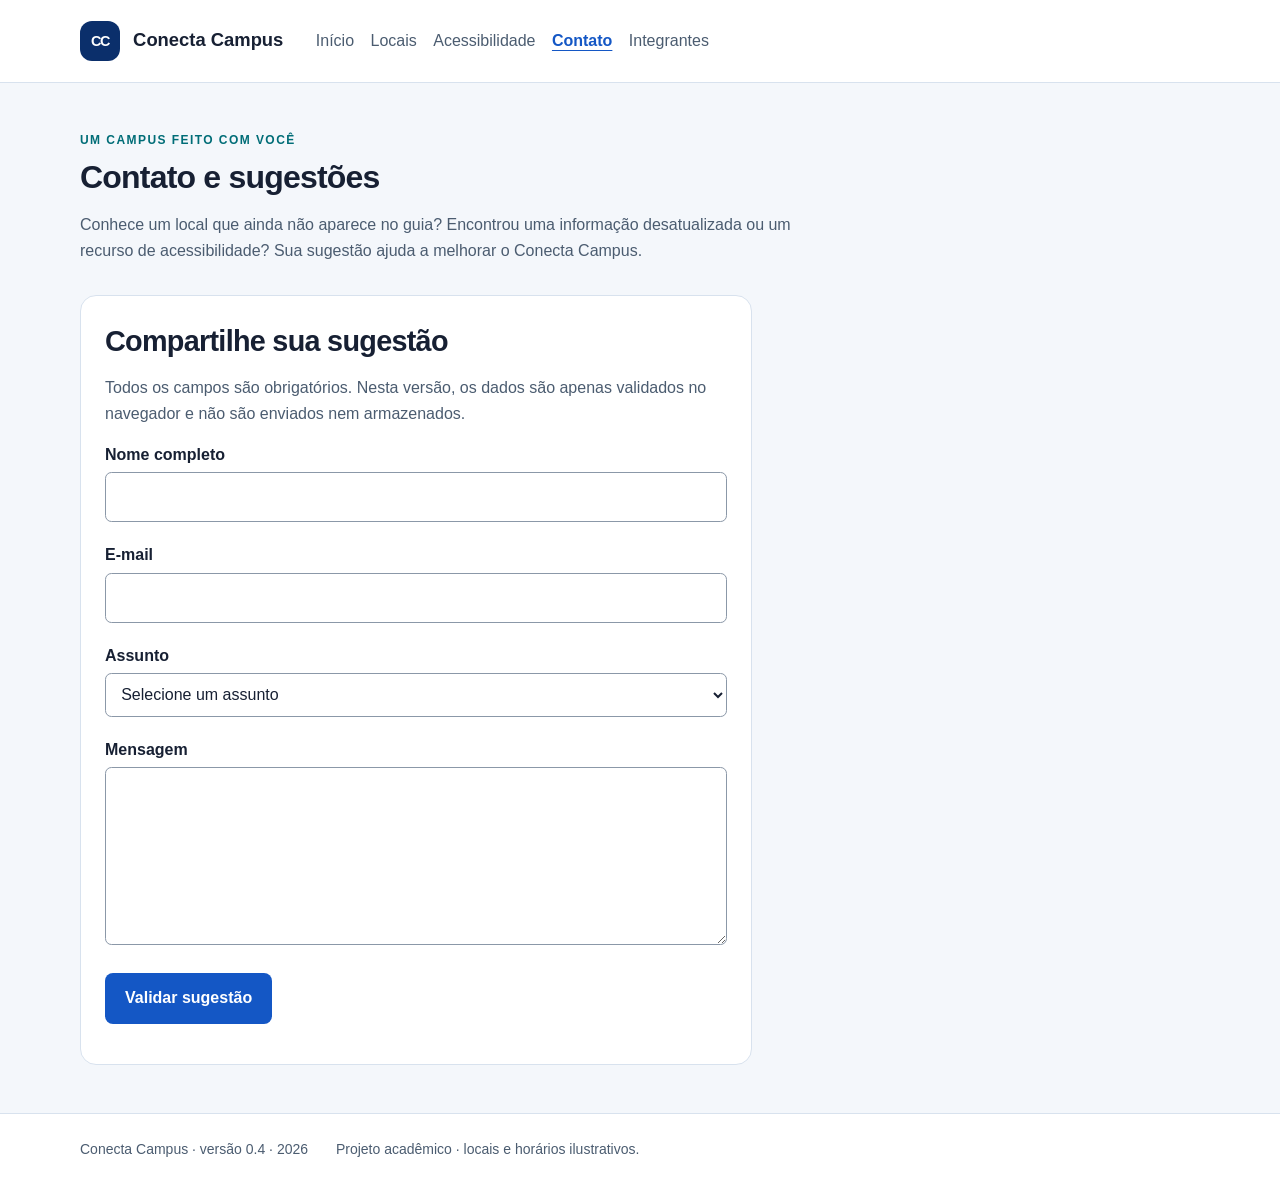
==== contato.html @ 46490ed1 "feat: adiciona contato e pagina inicial de integrantes" ====
<!DOCTYPE html>
<html lang="pt-BR">
<head>
  <meta charset="UTF-8">
  <meta name="viewport" content="width=device-width, initial-scale=1.0">
  <meta name="description" content="Guia acadêmico de ambientes, serviços e recursos de acessibilidade do Conecta Campus.">
  <title>Conecta Campus | Contato</title>
  <link rel="stylesheet" href="css/style.css">
  <script src="js/script.js" defer></script>
</head>
<body>
  <a class="pular-conteudo" href="#inicio">Pular para o conteúdo</a>
  <header class="cabecalho">
    <div class="container cabecalho-conteudo">
      <a class="marca" href="index.html" aria-label="Conecta Campus — página inicial">
        <span class="marca-simbolo" aria-hidden="true">CC</span>
        Conecta Campus
      </a>
      <nav aria-label="Navegação principal">
        <ul class="menu">
            <li><a href="index.html">Início</a></li>
            <li><a href="locais.html">Locais</a></li>
            <li><a href="detalhes.html">Acessibilidade</a></li>
            <li><a href="contato.html" aria-current="page">Contato</a></li>
            <li><a href="integrantes.html">Integrantes</a></li>
        </ul>
      </nav>
    </div>
  </header>
  <main id="inicio" class="container secao" tabindex="-1">
    <header class="pagina-cabecalho">
      <p class="etiqueta">Um campus feito com você</p>
      <h1>Contato e sugestões</h1>
      <p>Conhece um local que ainda não aparece no guia? Encontrou uma informação desatualizada ou um recurso de acessibilidade? Sua sugestão ajuda a melhorar o Conecta Campus.</p>
    </header>
    <section class="bloco-informacao formulario-contato" aria-labelledby="titulo-formulario">
      <h2 id="titulo-formulario">Compartilhe sua sugestão</h2>
      <p id="aviso-formulario" class="aviso-formulario">Todos os campos são obrigatórios. Nesta versão, os dados são apenas validados no navegador e não são enviados nem armazenados.</p>
      <noscript><p>A validação do formulário depende de JavaScript. Nenhum dado será enviado.</p></noscript>
      <form id="formulario-contato" aria-describedby="aviso-formulario" novalidate>
        <div class="campo-formulario">
          <label for="nome">Nome completo</label>
          <input type="text" id="nome" name="nome" autocomplete="name" required minlength="3" aria-describedby="erro-nome" aria-invalid="false">
          <small class="mensagem-erro" id="erro-nome"></small>
        </div>
        <div class="campo-formulario">
          <label for="email">E-mail</label>
          <input type="email" id="email" name="email" autocomplete="email" required aria-describedby="erro-email" aria-invalid="false">
          <small class="mensagem-erro" id="erro-email"></small>
        </div>
        <div class="campo-formulario">
          <label for="assunto">Assunto</label>
          <select id="assunto" name="assunto" required aria-describedby="erro-assunto" aria-invalid="false">
            <option value="">Selecione um assunto</option>
            <option value="novo-local">Sugestão de local</option>
            <option value="acessibilidade">Recurso de acessibilidade</option>
            <option value="correcao">Correção de informação</option>
          </select>
          <small class="mensagem-erro" id="erro-assunto"></small>
        </div>
        <div class="campo-formulario">
          <label for="mensagem">Mensagem</label>
          <textarea id="mensagem" name="mensagem" rows="6" required minlength="10" aria-describedby="erro-mensagem" aria-invalid="false"></textarea>
          <small class="mensagem-erro" id="erro-mensagem"></small>
        </div>
        <button class="botao" id="botao-validar" type="submit" disabled>Validar sugestão</button>
        <p class="mensagem-status" id="mensagem-status" role="status" aria-live="polite" aria-atomic="true"></p>
      </form>
    </section>
  </main>
  <footer class="rodape">
    <div class="container rodape-conteudo">
      <p>Conecta Campus · versão 0.4 · <span data-ano-atual>2026</span></p>
      <p>Projeto acadêmico · locais e horários ilustrativos.</p>
    </div>
  </footer>
</body>
</html>
---- css/style.css ----
:root {
  --cor-fundo: #f4f7fb;
  --cor-superficie: #ffffff;
  --cor-texto: #172033;
  --cor-secundaria: #4b5c70;
  --cor-primaria: #1457c5;
  --cor-primaria-escura: #0b2f6b;
  --cor-destaque: #006d77;
  --cor-borda: #d8e2ee;
  --largura-conteudo: 70rem;
}

* { box-sizing: border-box; }
html { font-size: 16px; }
body {
  margin: 0;
  font-size: 1rem;
  background: var(--cor-fundo);
  color: var(--cor-texto);
  font-family: Arial, Helvetica, sans-serif;
  line-height: 1.6;
}
img { display: block; width: 100%; max-width: 100%; height: auto; }
a { color: var(--cor-primaria); text-underline-offset: 0.25em; }
a:hover { color: var(--cor-primaria-escura); text-decoration-thickness: 0.13em; }
a:focus-visible, button:focus-visible, input:focus-visible,
select:focus-visible, textarea:focus-visible {
  outline: 0.2rem solid #a65300;
  outline-offset: 0.25rem;
}
h1, h2, h3 { line-height: 1.2; letter-spacing: -0.025em; overflow-wrap: break-word; }
h1 { margin: 0.5rem 0 1rem; font-size: 2rem; }
h2 { margin: 0.25rem 0 1rem; font-size: 1.8rem; }
h3 { margin: 0.4rem 0 0.75rem; font-size: 1.3rem; }
p { margin: 0 0 1rem; }
[hidden] { display: none; }
[id] { scroll-margin-top: 1.5rem; }
.container { width: 92%; max-width: var(--largura-conteudo); margin-left: auto; margin-right: auto; }
.pular-conteudo {
  position: absolute;
  top: 0.5rem;
  left: 1rem;
  z-index: 2;
  padding: 0.75rem 1rem;
  background: white;
  transform: translateY(-160%);
}
.pular-conteudo:focus { transform: translateY(0); }
.cabecalho { background: var(--cor-superficie); border-bottom: 1px solid var(--cor-borda); }
.cabecalho-conteudo { padding-block: 1.25rem; }
.marca { display: inline-block; color: var(--cor-texto); font-weight: 700; font-size: 1.15rem; text-decoration: none; vertical-align: middle; }
.marca-simbolo { display: inline-block; width: 2.5rem; height: 2.5rem; margin-right: 0.5rem; border-radius: 0.75rem; background: var(--cor-primaria-escura); color: white; font-size: 0.9rem; line-height: 2.5rem; text-align: center; vertical-align: middle; letter-spacing: -0.1em; }
.cabecalho nav { margin-top: 1rem; }
.menu { margin: 0; padding: 0; list-style: none; }
.menu li { margin-bottom: 0.25rem; }
.menu a { display: inline-block; padding: 0.5rem 0.25rem; color: var(--cor-secundaria); text-decoration: none; }
.menu a[aria-current="page"] { color: var(--cor-primaria); font-weight: 700; text-decoration: underline; }
.hero { padding-block: 3.5rem; background: #e8eef8; border-bottom: 1px solid var(--cor-borda); }
.hero-conteudo { max-width: var(--largura-conteudo); }
.hero h1 { max-width: 48rem; }
.hero-texto { max-width: 38rem; color: var(--cor-secundaria); font-size: 1.125rem; margin-bottom: 1.75rem; }
.etiqueta, .cartao-tipo { color: var(--cor-destaque); font-size: 0.75rem; font-weight: 700; letter-spacing: 0.12em; text-transform: uppercase; }
.etiqueta { margin-bottom: 0.5rem; }
.botao { display: inline-block; max-width: 100%; min-height: 2.75rem; padding: 0.8rem 1.25rem; border: 0; border-radius: 0.5rem; background: var(--cor-primaria); color: white; font: inherit; font-weight: 700; text-align: center; text-decoration: none; cursor: pointer; }
.botao:hover { background: var(--cor-primaria-escura); color: white; }
.secao { padding-block: 3rem; }
.secao-cabecalho { margin-bottom: 1.5rem; }
.secao-cabecalho a { display: inline-block; margin-bottom: 1rem; }
.cartao { display: block; width: 100%; margin-bottom: 1.25rem; overflow: hidden; border: 0.0625rem solid var(--cor-borda); border-radius: 1rem; background: var(--cor-superficie); }
.cartao img { width: 100%; aspect-ratio: 3 / 2; object-fit: cover; }
.cartao-conteudo { padding: 1.25rem; }
.cartao-conteudo h2 { font-size: 1.3rem; margin-top: 0.4rem; }
.cartao-conteudo p { color: var(--cor-secundaria); }
.cartao-conteudo .cartao-tipo { color: var(--cor-destaque); margin-bottom: 0; }
.cartao-link { display: inline-block; padding-top: 0.5rem; font-weight: 700; }
.pagina-cabecalho { margin-bottom: 2rem; max-width: 45rem; }
.pagina-cabecalho p { color: var(--cor-secundaria); }
.pagina-cabecalho .etiqueta { color: var(--cor-destaque); }
.detalhe { padding-block: 2rem 3rem; }
.link-voltar { display: inline-block; margin-bottom: 2rem; }
.detalhe-cabecalho { margin-bottom: 2rem; }
.detalhe-cabecalho h1 { font-size: 2rem; }
.detalhe-cabecalho img { width: 100%; border-radius: 1rem; }
.bloco-informacao { background: var(--cor-superficie); border: 1px solid var(--cor-borda); border-radius: 1rem; padding: 1.5rem; margin-top: 1.5rem; }
.lista-recursos { padding-left: 1.25rem; margin-bottom: 0; }
.lista-recursos li + li { margin-top: 0.5rem; }
.orientacao { margin-top: 1rem; padding: 1.25rem; border-left: 0.25rem solid var(--cor-destaque); background: #eaf5f4; }
.orientacao p { margin: 0; }
.rodape { border-top: 1px solid var(--cor-borda); background: var(--cor-superficie); color: var(--cor-secundaria); padding-block: 1.5rem; font-size: 0.875rem; }
.rodape p { margin-bottom: 0.25rem; }
.formulario-contato { max-width: 42rem; }
.campo-formulario { margin-bottom: 1.25rem; }
label { display: block; margin-bottom: 0.3rem; font-weight: 700; }
input, select, textarea { width: 100%; border: 0.0625rem solid #8b98a8; border-radius: 0.4rem; padding: 0.7rem; background: var(--cor-superficie); color: var(--cor-texto); font: inherit; }
textarea { resize: vertical; min-height: 9rem; }
.mensagem-erro { display: block; color: #a52424; font-size: 0.875rem; }
.mensagem-erro:not(:empty) { margin-top: 0.35rem; }
.campo-invalido { border-color: #a52424; border-width: 0.125rem; }
.mensagem-status:not(:empty) { padding: 1rem; margin-top: 1rem; border-radius: 0.4rem; border-left: 0.25rem solid; }
.mensagem-status.sucesso { background: #eaf5ed; color: #19592f; }
.mensagem-status.erro { background: #fff0ee; color: #a52424; }
.aviso-formulario { color: var(--cor-secundaria); }
.integrante { max-width: 42rem; }
.integrante dd { margin-left: 0; margin-bottom: 1rem; overflow-wrap: anywhere; }
.integrante dt { font-weight: 700; }

@media (min-width: 48rem) {
  .cabecalho nav, .menu li { display: inline-block; vertical-align: middle; }
  .cabecalho nav { margin-top: 0; margin-left: 1.5rem; }
  .menu li { margin-right: 0.25rem; margin-bottom: 0; }
  .cartao { display: inline-block; width: 31%; margin-right: 2%; vertical-align: top; }
  .cartao:nth-child(3n) { margin-right: 0; }
  .detalhe-cabecalho > div, .detalhe-cabecalho > img { display: inline-block; width: 47%; vertical-align: middle; }
  .detalhe-cabecalho > div { margin-right: 4%; }
  .rodape-conteudo p { display: inline-block; margin-right: 1.5rem; }
  .hero { padding-block: 4.5rem; }
  .hero h1 { font-size: 2.8rem; }
}
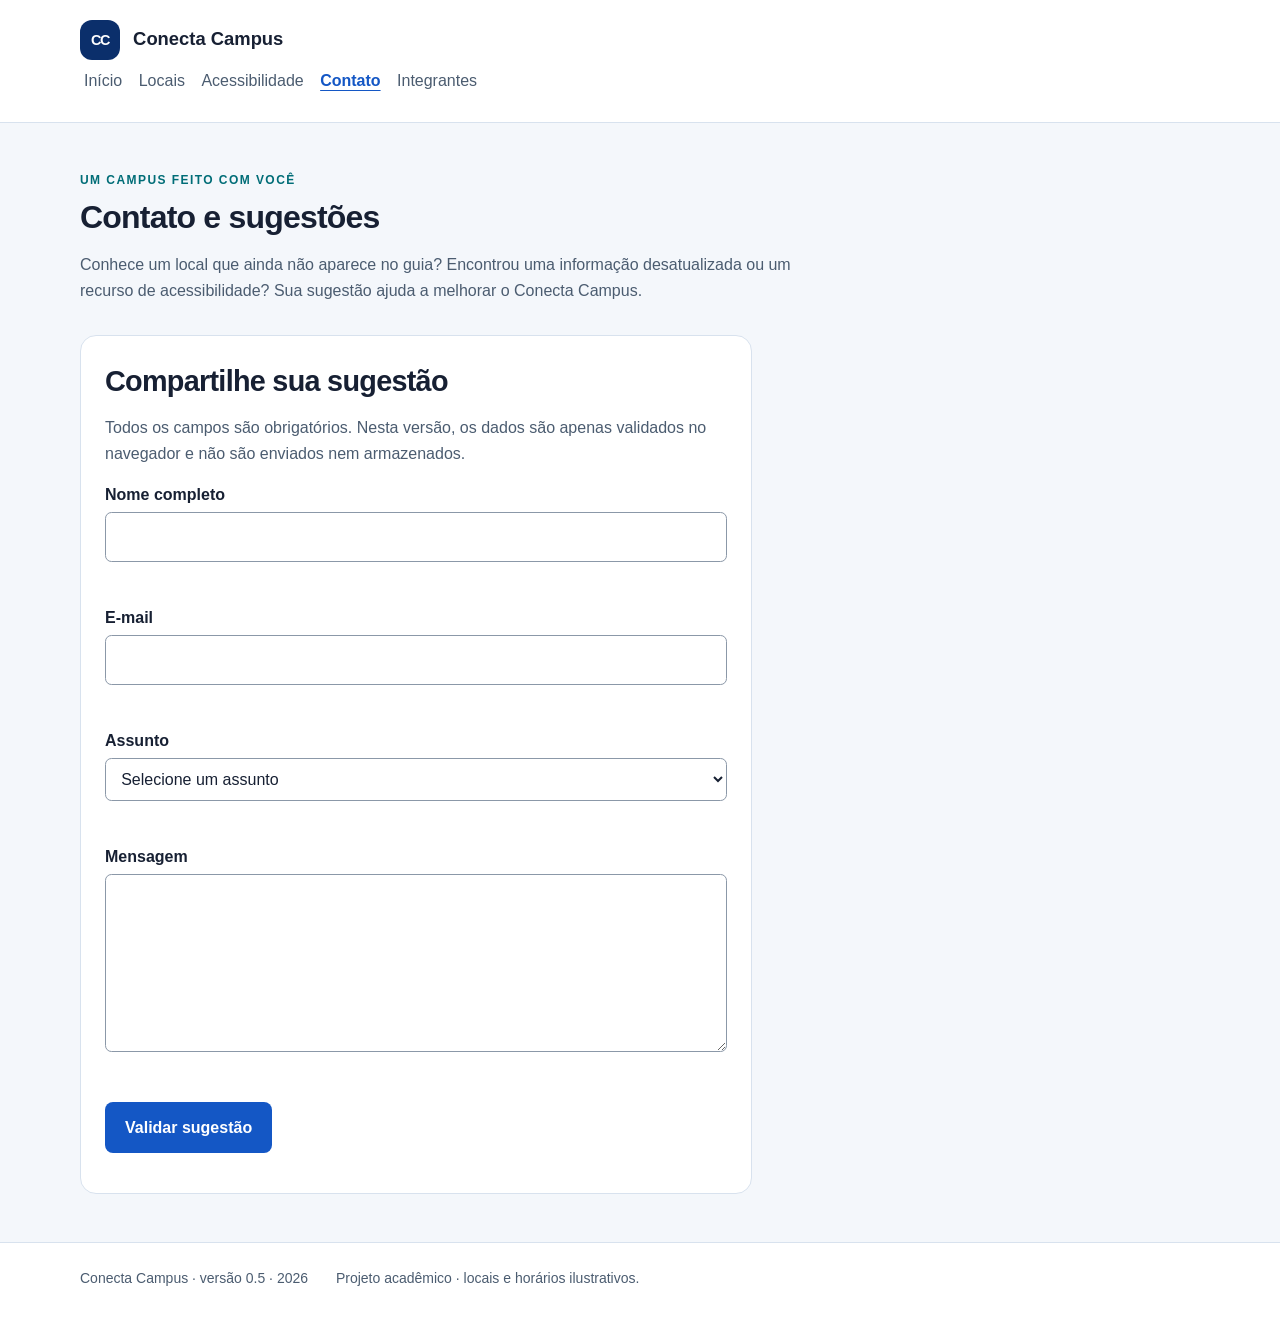
==== commit 9b3066db: "feat: implementa menu mobile acessivel sem flexbox" ====
--- a/contato.html
+++ b/contato.html
@@ -1,5 +1,6 @@
 <!DOCTYPE html>
-<html lang="pt-BR">
+<!-- Henrique dos Santos Ramalho | RM 575759 -->
+<html lang="pt-BR" class="sem-js">
 <head>
   <meta charset="UTF-8">
   <meta name="viewport" content="width=device-width, initial-scale=1.0">
@@ -16,7 +17,11 @@
         <span class="marca-simbolo" aria-hidden="true">CC</span>
         Conecta Campus
       </a>
-      <nav aria-label="Navegação principal">
+      <button class="botao-menu" id="botao-menu" type="button" aria-expanded="false" aria-controls="menu-principal">
+        <span>Menu</span>
+        <span class="icone-menu" aria-hidden="true">☰</span>
+      </button>
+      <nav id="menu-principal" class="navegacao-principal" aria-label="Navegação principal">
         <ul class="menu">
             <li><a href="index.html">Início</a></li>
             <li><a href="locais.html">Locais</a></li>
@@ -70,7 +75,7 @@
   </main>
   <footer class="rodape">
     <div class="container rodape-conteudo">
-      <p>Conecta Campus · versão 0.4 · <span data-ano-atual>2026</span></p>
+      <p>Conecta Campus · versão 0.5 · <span data-ano-atual>2026</span></p>
       <p>Projeto acadêmico · locais e horários ilustrativos.</p>
     </div>
   </footer>
--- a/css/style.css
+++ b/css/style.css
@@ -1,3 +1,4 @@
+/* Henrique dos Santos Ramalho | RM 575759 */
 :root {
   --cor-fundo: #f4f7fb;
   --cor-superficie: #ffffff;
@@ -50,7 +51,13 @@
 .cabecalho-conteudo { padding-block: 1.25rem; }
 .marca { display: inline-block; color: var(--cor-texto); font-weight: 700; font-size: 1.15rem; text-decoration: none; vertical-align: middle; }
 .marca-simbolo { display: inline-block; width: 2.5rem; height: 2.5rem; margin-right: 0.5rem; border-radius: 0.75rem; background: var(--cor-primaria-escura); color: white; font-size: 0.9rem; line-height: 2.5rem; text-align: center; vertical-align: middle; letter-spacing: -0.1em; }
-.cabecalho nav { margin-top: 1rem; }
+.botao-menu { display: inline-block; max-width: 100%; min-height: 2.75rem; margin-top: 0.75rem; margin-left: 0.75rem; border: 0.0625rem solid var(--cor-borda); border-radius: 0.4rem; padding: 0.55rem 0.7rem; background: var(--cor-superficie); color: var(--cor-texto); font: inherit; font-weight: 700; cursor: pointer; }
+.botao-menu:hover { background: #e8eef8; }
+.icone-menu { margin-left: 0.35rem; }
+.navegacao-principal { display: none; margin-top: 0.75rem; }
+.navegacao-principal.menu-aberto { display: block; }
+.sem-js .navegacao-principal { display: block; }
+.sem-js .botao-menu { display: none; }
 .menu { margin: 0; padding: 0; list-style: none; }
 .menu li { margin-bottom: 0.25rem; }
 .menu a { display: inline-block; padding: 0.5rem 0.25rem; color: var(--cor-secundaria); text-decoration: none; }
@@ -93,7 +100,7 @@
 label { display: block; margin-bottom: 0.3rem; font-weight: 700; }
 input, select, textarea { width: 100%; border: 0.0625rem solid #8b98a8; border-radius: 0.4rem; padding: 0.7rem; background: var(--cor-superficie); color: var(--cor-texto); font: inherit; }
 textarea { resize: vertical; min-height: 9rem; }
-.mensagem-erro { display: block; color: #a52424; font-size: 0.875rem; }
+.mensagem-erro { display: block; min-height: 1.4rem; color: #a52424; font-size: 0.875rem; }
 .mensagem-erro:not(:empty) { margin-top: 0.35rem; }
 .campo-invalido { border-color: #a52424; border-width: 0.125rem; }
 .mensagem-status:not(:empty) { padding: 1rem; margin-top: 1rem; border-radius: 0.4rem; border-left: 0.25rem solid; }
@@ -101,12 +108,14 @@
 .mensagem-status.erro { background: #fff0ee; color: #a52424; }
 .aviso-formulario { color: var(--cor-secundaria); }
 .integrante { max-width: 42rem; }
+.foto-integrante { width: 100%; max-width: 16rem; height: auto; aspect-ratio: 1; object-fit: cover; object-position: center 35%; border-radius: 0.75rem; margin-bottom: 1.5rem; }
 .integrante dd { margin-left: 0; margin-bottom: 1rem; overflow-wrap: anywhere; }
 .integrante dt { font-weight: 700; }
 
 @media (min-width: 48rem) {
-  .cabecalho nav, .menu li { display: inline-block; vertical-align: middle; }
-  .cabecalho nav { margin-top: 0; margin-left: 1.5rem; }
+  .botao-menu { display: none; }
+  .navegacao-principal, .navegacao-principal.menu-aberto { display: block; margin-top: 0; }
+  .menu li { display: inline-block; vertical-align: middle; }
   .menu li { margin-right: 0.25rem; margin-bottom: 0; }
   .cartao { display: inline-block; width: 31%; margin-right: 2%; vertical-align: top; }
   .cartao:nth-child(3n) { margin-right: 0; }
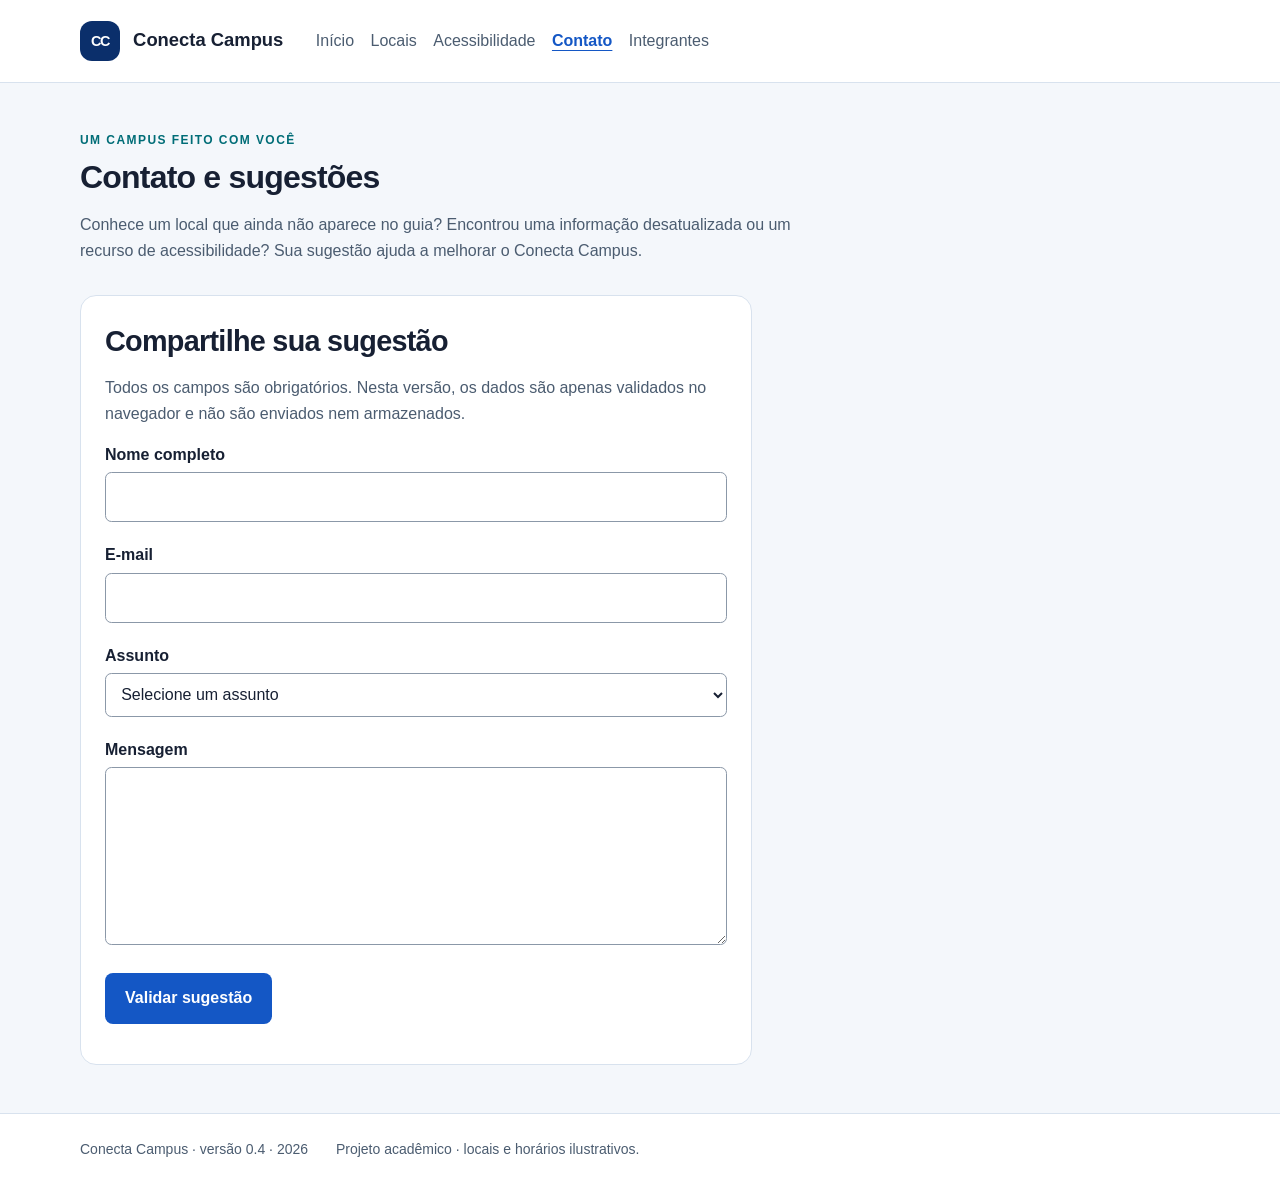
==== commit 49a783a5: "Merge pull request #4 from henriqueramalho299/feature/rm575759-responsividade-formulario feat: prepa" ====
--- a/contato.html
+++ b/contato.html
@@ -1,6 +1,6 @@
 <!DOCTYPE html>
 <!-- Henrique dos Santos Ramalho | RM 575759 -->
-<html lang="pt-BR" class="sem-js">
+<html lang="pt-BR">
 <head>
   <meta charset="UTF-8">
   <meta name="viewport" content="width=device-width, initial-scale=1.0">
@@ -17,11 +17,7 @@
         <span class="marca-simbolo" aria-hidden="true">CC</span>
         Conecta Campus
       </a>
-      <button class="botao-menu" id="botao-menu" type="button" aria-expanded="false" aria-controls="menu-principal">
-        <span>Menu</span>
-        <span class="icone-menu" aria-hidden="true">☰</span>
-      </button>
-      <nav id="menu-principal" class="navegacao-principal" aria-label="Navegação principal">
+      <nav aria-label="Navegação principal">
         <ul class="menu">
             <li><a href="index.html">Início</a></li>
             <li><a href="locais.html">Locais</a></li>
@@ -75,7 +71,7 @@
   </main>
   <footer class="rodape">
     <div class="container rodape-conteudo">
-      <p>Conecta Campus · versão 0.5 · <span data-ano-atual>2026</span></p>
+      <p>Conecta Campus · versão 0.4 · <span data-ano-atual>2026</span></p>
       <p>Projeto acadêmico · locais e horários ilustrativos.</p>
     </div>
   </footer>
--- a/css/style.css
+++ b/css/style.css
@@ -51,13 +51,7 @@
 .cabecalho-conteudo { padding-block: 1.25rem; }
 .marca { display: inline-block; color: var(--cor-texto); font-weight: 700; font-size: 1.15rem; text-decoration: none; vertical-align: middle; }
 .marca-simbolo { display: inline-block; width: 2.5rem; height: 2.5rem; margin-right: 0.5rem; border-radius: 0.75rem; background: var(--cor-primaria-escura); color: white; font-size: 0.9rem; line-height: 2.5rem; text-align: center; vertical-align: middle; letter-spacing: -0.1em; }
-.botao-menu { display: inline-block; max-width: 100%; min-height: 2.75rem; margin-top: 0.75rem; margin-left: 0.75rem; border: 0.0625rem solid var(--cor-borda); border-radius: 0.4rem; padding: 0.55rem 0.7rem; background: var(--cor-superficie); color: var(--cor-texto); font: inherit; font-weight: 700; cursor: pointer; }
-.botao-menu:hover { background: #e8eef8; }
-.icone-menu { margin-left: 0.35rem; }
-.navegacao-principal { display: none; margin-top: 0.75rem; }
-.navegacao-principal.menu-aberto { display: block; }
-.sem-js .navegacao-principal { display: block; }
-.sem-js .botao-menu { display: none; }
+.cabecalho nav { margin-top: 1rem; }
 .menu { margin: 0; padding: 0; list-style: none; }
 .menu li { margin-bottom: 0.25rem; }
 .menu a { display: inline-block; padding: 0.5rem 0.25rem; color: var(--cor-secundaria); text-decoration: none; }
@@ -100,7 +94,7 @@
 label { display: block; margin-bottom: 0.3rem; font-weight: 700; }
 input, select, textarea { width: 100%; border: 0.0625rem solid #8b98a8; border-radius: 0.4rem; padding: 0.7rem; background: var(--cor-superficie); color: var(--cor-texto); font: inherit; }
 textarea { resize: vertical; min-height: 9rem; }
-.mensagem-erro { display: block; min-height: 1.4rem; color: #a52424; font-size: 0.875rem; }
+.mensagem-erro { display: block; color: #a52424; font-size: 0.875rem; }
 .mensagem-erro:not(:empty) { margin-top: 0.35rem; }
 .campo-invalido { border-color: #a52424; border-width: 0.125rem; }
 .mensagem-status:not(:empty) { padding: 1rem; margin-top: 1rem; border-radius: 0.4rem; border-left: 0.25rem solid; }
@@ -113,9 +107,8 @@
 .integrante dt { font-weight: 700; }
 
 @media (min-width: 48rem) {
-  .botao-menu { display: none; }
-  .navegacao-principal, .navegacao-principal.menu-aberto { display: block; margin-top: 0; }
-  .menu li { display: inline-block; vertical-align: middle; }
+  .cabecalho nav, .menu li { display: inline-block; vertical-align: middle; }
+  .cabecalho nav { margin-top: 0; margin-left: 1.5rem; }
   .menu li { margin-right: 0.25rem; margin-bottom: 0; }
   .cartao { display: inline-block; width: 31%; margin-right: 2%; vertical-align: top; }
   .cartao:nth-child(3n) { margin-right: 0; }
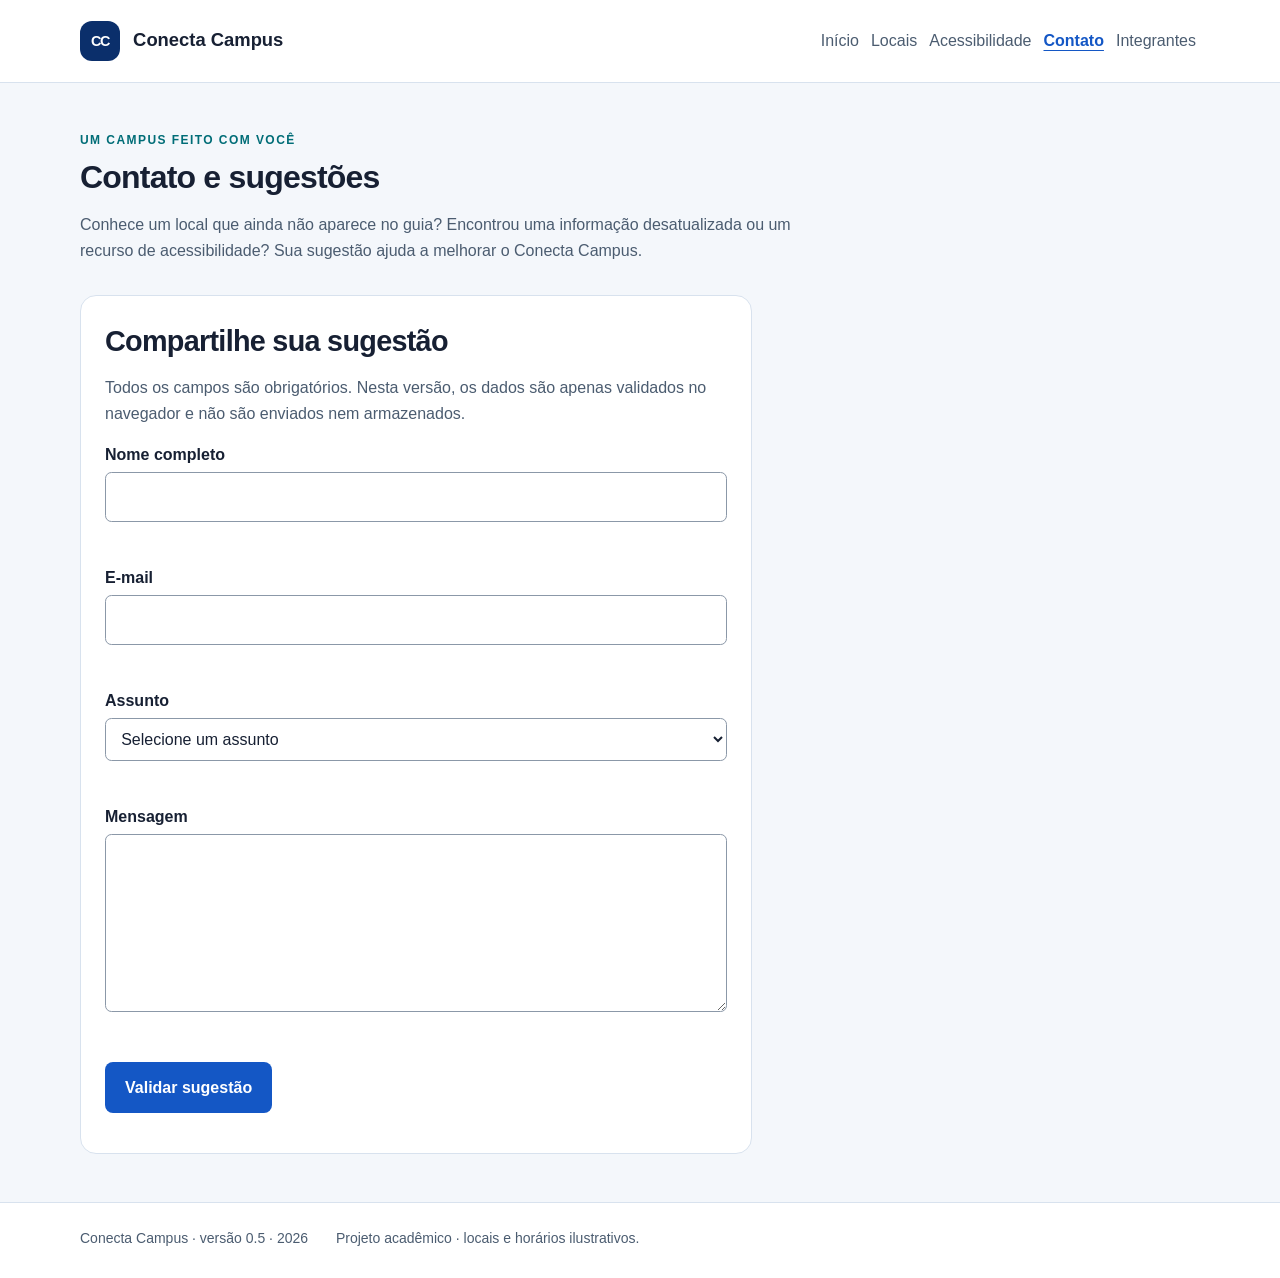
==== commit 5feb771e: "Merge pull request #5 from henriqueramalho299/feature/rm575759-menu-layout feat: implementa menu mob" ====
--- a/contato.html
+++ b/contato.html
@@ -1,6 +1,6 @@
 <!DOCTYPE html>
 <!-- Henrique dos Santos Ramalho | RM 575759 -->
-<html lang="pt-BR">
+<html lang="pt-BR" class="sem-js">
 <head>
   <meta charset="UTF-8">
   <meta name="viewport" content="width=device-width, initial-scale=1.0">
@@ -17,7 +17,11 @@
         <span class="marca-simbolo" aria-hidden="true">CC</span>
         Conecta Campus
       </a>
-      <nav aria-label="Navegação principal">
+      <button class="botao-menu" id="botao-menu" type="button" aria-expanded="false" aria-controls="menu-principal">
+        <span>Menu</span>
+        <span class="icone-menu" aria-hidden="true">☰</span>
+      </button>
+      <nav id="menu-principal" class="navegacao-principal" aria-label="Navegação principal">
         <ul class="menu">
             <li><a href="index.html">Início</a></li>
             <li><a href="locais.html">Locais</a></li>
@@ -71,7 +75,7 @@
   </main>
   <footer class="rodape">
     <div class="container rodape-conteudo">
-      <p>Conecta Campus · versão 0.4 · <span data-ano-atual>2026</span></p>
+      <p>Conecta Campus · versão 0.5 · <span data-ano-atual>2026</span></p>
       <p>Projeto acadêmico · locais e horários ilustrativos.</p>
     </div>
   </footer>
--- a/css/style.css
+++ b/css/style.css
@@ -51,7 +51,13 @@
 .cabecalho-conteudo { padding-block: 1.25rem; }
 .marca { display: inline-block; color: var(--cor-texto); font-weight: 700; font-size: 1.15rem; text-decoration: none; vertical-align: middle; }
 .marca-simbolo { display: inline-block; width: 2.5rem; height: 2.5rem; margin-right: 0.5rem; border-radius: 0.75rem; background: var(--cor-primaria-escura); color: white; font-size: 0.9rem; line-height: 2.5rem; text-align: center; vertical-align: middle; letter-spacing: -0.1em; }
-.cabecalho nav { margin-top: 1rem; }
+.botao-menu { display: inline-block; max-width: 100%; min-height: 2.75rem; margin-top: 0.75rem; margin-left: 0.75rem; border: 0.0625rem solid var(--cor-borda); border-radius: 0.4rem; padding: 0.55rem 0.7rem; background: var(--cor-superficie); color: var(--cor-texto); font: inherit; font-weight: 700; cursor: pointer; }
+.botao-menu:hover { background: #e8eef8; }
+.icone-menu { margin-left: 0.35rem; }
+.navegacao-principal { display: none; margin-top: 0.75rem; }
+.navegacao-principal.menu-aberto { display: block; }
+.sem-js .navegacao-principal { display: block; }
+.sem-js .botao-menu { display: none; }
 .menu { margin: 0; padding: 0; list-style: none; }
 .menu li { margin-bottom: 0.25rem; }
 .menu a { display: inline-block; padding: 0.5rem 0.25rem; color: var(--cor-secundaria); text-decoration: none; }
@@ -67,7 +73,8 @@
 .secao { padding-block: 3rem; }
 .secao-cabecalho { margin-bottom: 1.5rem; }
 .secao-cabecalho a { display: inline-block; margin-bottom: 1rem; }
-.cartao { display: block; width: 100%; margin-bottom: 1.25rem; overflow: hidden; border: 0.0625rem solid var(--cor-borda); border-radius: 1rem; background: var(--cor-superficie); }
+.lista-cartoes { display: grid; grid-template-columns: minmax(0, 1fr); gap: 1.25rem; }
+.cartao { display: block; min-width: 0; margin: 0; overflow: hidden; border: 0.0625rem solid var(--cor-borda); border-radius: 1rem; background: var(--cor-superficie); }
 .cartao img { width: 100%; aspect-ratio: 3 / 2; object-fit: cover; }
 .cartao-conteudo { padding: 1.25rem; }
 .cartao-conteudo h2 { font-size: 1.3rem; margin-top: 0.4rem; }
@@ -94,7 +101,7 @@
 label { display: block; margin-bottom: 0.3rem; font-weight: 700; }
 input, select, textarea { width: 100%; border: 0.0625rem solid #8b98a8; border-radius: 0.4rem; padding: 0.7rem; background: var(--cor-superficie); color: var(--cor-texto); font: inherit; }
 textarea { resize: vertical; min-height: 9rem; }
-.mensagem-erro { display: block; color: #a52424; font-size: 0.875rem; }
+.mensagem-erro { display: block; min-height: 1.4rem; color: #a52424; font-size: 0.875rem; }
 .mensagem-erro:not(:empty) { margin-top: 0.35rem; }
 .campo-invalido { border-color: #a52424; border-width: 0.125rem; }
 .mensagem-status:not(:empty) { padding: 1rem; margin-top: 1rem; border-radius: 0.4rem; border-left: 0.25rem solid; }
@@ -107,11 +114,13 @@
 .integrante dt { font-weight: 700; }
 
 @media (min-width: 48rem) {
-  .cabecalho nav, .menu li { display: inline-block; vertical-align: middle; }
-  .cabecalho nav { margin-top: 0; margin-left: 1.5rem; }
-  .menu li { margin-right: 0.25rem; margin-bottom: 0; }
-  .cartao { display: inline-block; width: 31%; margin-right: 2%; vertical-align: top; }
-  .cartao:nth-child(3n) { margin-right: 0; }
+  .cabecalho-conteudo { display: flex; justify-content: space-between; align-items: center; gap: 1rem; flex-wrap: wrap; }
+  .botao-menu { display: none; }
+  .navegacao-principal, .navegacao-principal.menu-aberto { display: block; margin-top: 0; }
+  .navegacao-principal { min-width: 0; }
+  .menu { display: flex; flex-wrap: wrap; gap: 0.25rem; }
+  .menu li { margin-bottom: 0; }
+  .lista-cartoes { grid-template-columns: repeat(3, minmax(0, 1fr)); }
   .detalhe-cabecalho > div, .detalhe-cabecalho > img { display: inline-block; width: 47%; vertical-align: middle; }
   .detalhe-cabecalho > div { margin-right: 4%; }
   .rodape-conteudo p { display: inline-block; margin-right: 1.5rem; }
